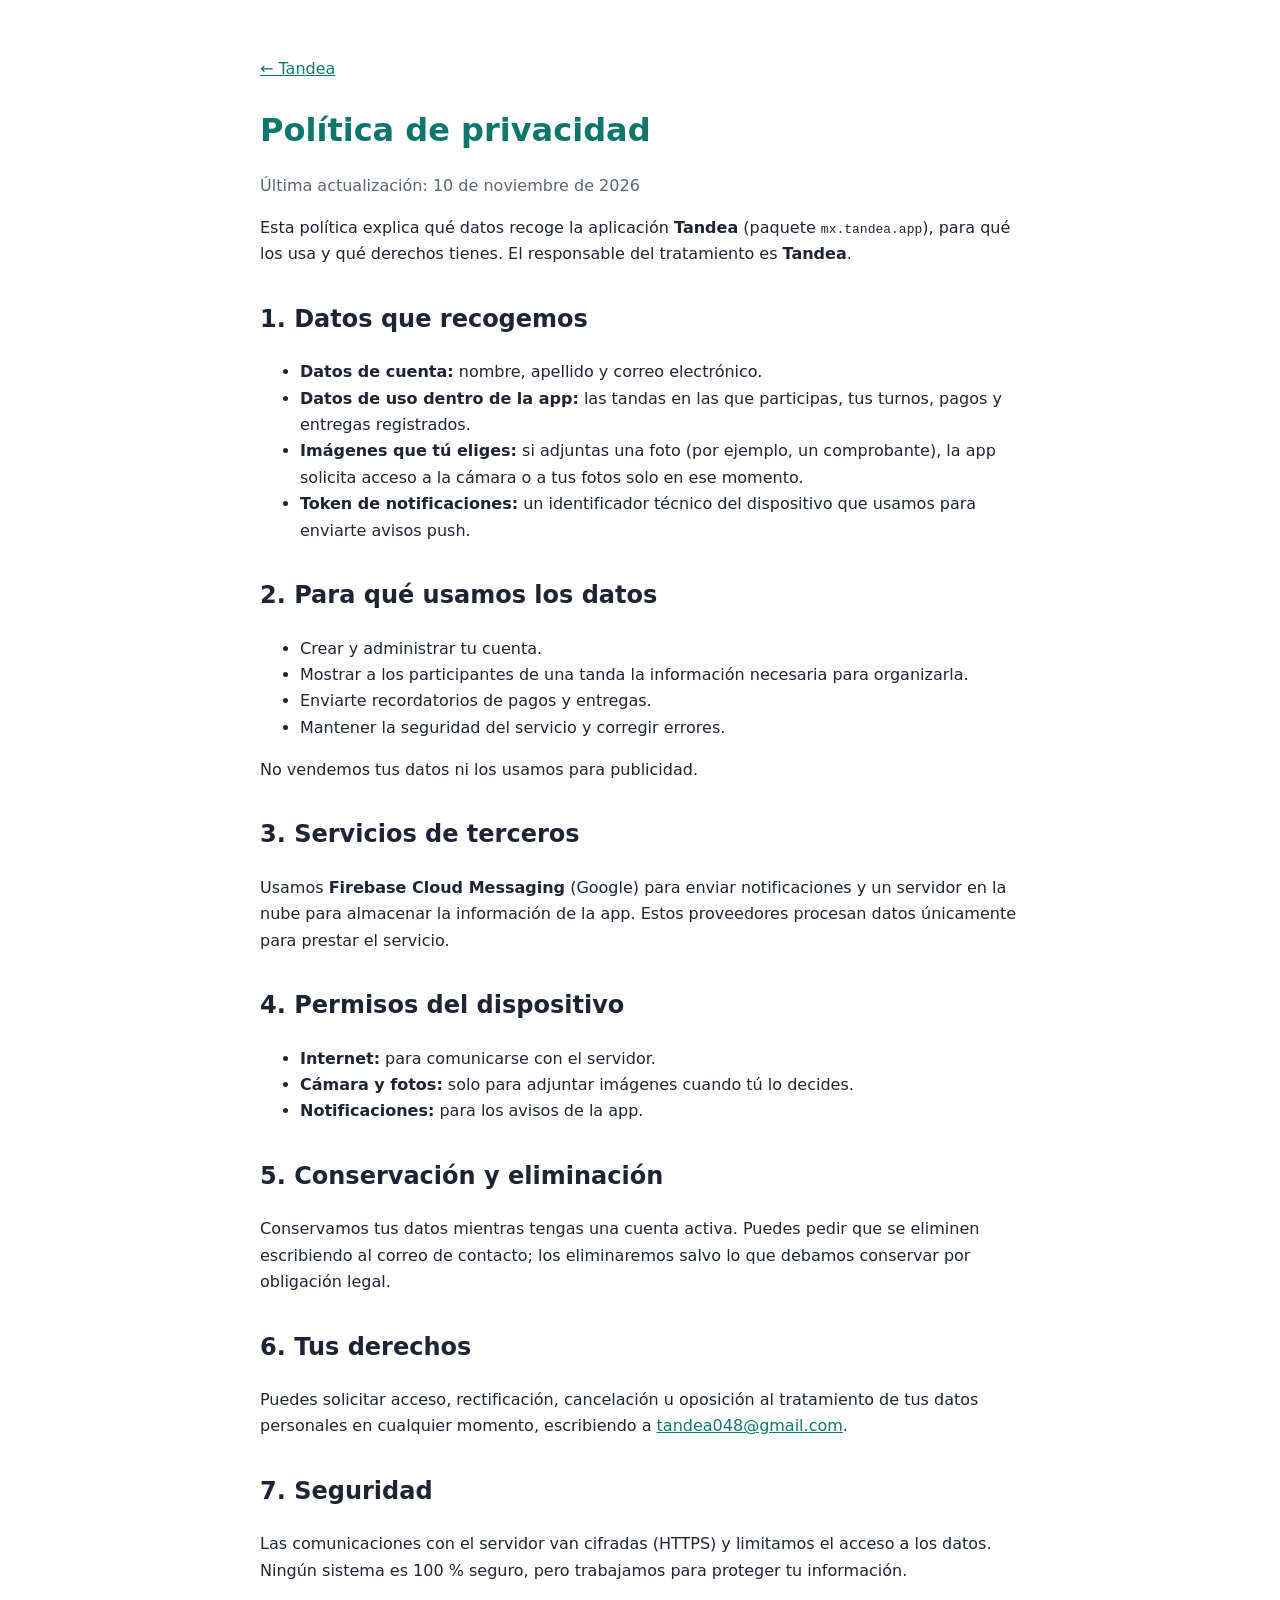
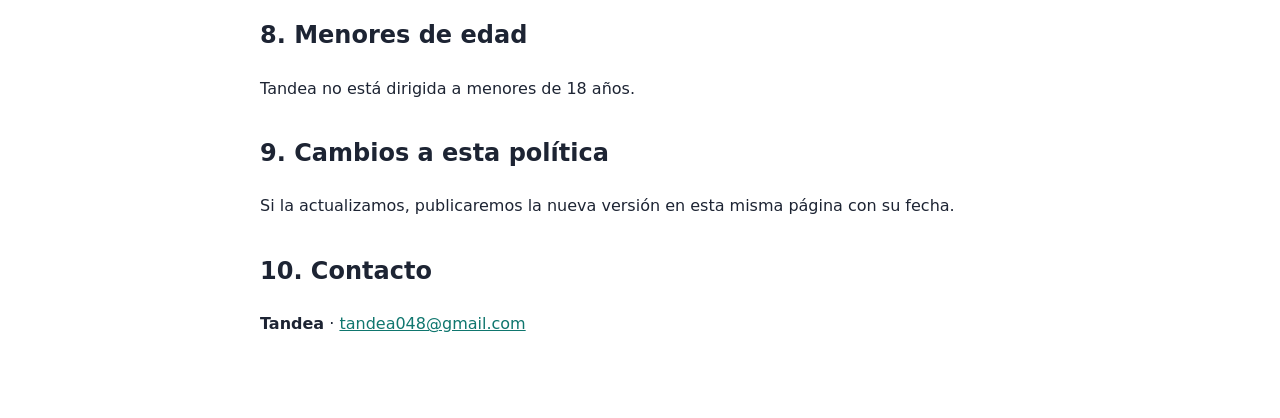
==== privacidad.html @ 9097ab97 "Sitio web y politica de privacidad" ====
<!doctype html>
<html lang="es">
<head>
  <meta charset="utf-8">
  <meta name="viewport" content="width=device-width, initial-scale=1">
  <title>Política de privacidad · Tandea</title>
  <style>
    :root { --bg:#fff; --fg:#1d2433; --muted:#5b6475; --brand:#0f766e; }
    @media (prefers-color-scheme: dark) {
      :root { --bg:#10151c; --fg:#e8ecf2; --muted:#a3adbd; --brand:#2dd4bf; }
    }
    body { margin:0; font-family: system-ui, -apple-system, "Segoe UI", Roboto, sans-serif; background:var(--bg); color:var(--fg); line-height:1.65; }
    main { max-width: 760px; margin: 0 auto; padding: 40px 16px 64px; }
    h1 { color: var(--brand); margin-bottom: 4px; }
    h2 { margin-top: 32px; }
    .muted { color: var(--muted); }
    a { color: var(--brand); }
  </style>
</head>
<body>
  <main>
    <p><a href="index.html">← Tandea</a></p>
    <h1>Política de privacidad</h1>
    <p class="muted">Última actualización: 10 de noviembre de 2026</p>

    <p>Esta política explica qué datos recoge la aplicación <strong>Tandea</strong> (paquete <code>mx.tandea.app</code>), para qué los usa y qué derechos tienes. El responsable del tratamiento es <strong>Tandea</strong>.</p>

    <h2>1. Datos que recogemos</h2>
    <ul>
      <li><strong>Datos de cuenta:</strong> nombre, apellido y correo electrónico.</li>
      <li><strong>Datos de uso dentro de la app:</strong> las tandas en las que participas, tus turnos, pagos y entregas registrados.</li>
      <li><strong>Imágenes que tú eliges:</strong> si adjuntas una foto (por ejemplo, un comprobante), la app solicita acceso a la cámara o a tus fotos solo en ese momento.</li>
      <li><strong>Token de notificaciones:</strong> un identificador técnico del dispositivo que usamos para enviarte avisos push.</li>
    </ul>

    <h2>2. Para qué usamos los datos</h2>
    <ul>
      <li>Crear y administrar tu cuenta.</li>
      <li>Mostrar a los participantes de una tanda la información necesaria para organizarla.</li>
      <li>Enviarte recordatorios de pagos y entregas.</li>
      <li>Mantener la seguridad del servicio y corregir errores.</li>
    </ul>
    <p>No vendemos tus datos ni los usamos para publicidad.</p>

    <h2>3. Servicios de terceros</h2>
    <p>Usamos <strong>Firebase Cloud Messaging</strong> (Google) para enviar notificaciones y un servidor en la nube para almacenar la información de la app. Estos proveedores procesan datos únicamente para prestar el servicio.</p>

    <h2>4. Permisos del dispositivo</h2>
    <ul>
      <li><strong>Internet:</strong> para comunicarse con el servidor.</li>
      <li><strong>Cámara y fotos:</strong> solo para adjuntar imágenes cuando tú lo decides.</li>
      <li><strong>Notificaciones:</strong> para los avisos de la app.</li>
    </ul>

    <h2>5. Conservación y eliminación</h2>
    <p>Conservamos tus datos mientras tengas una cuenta activa. Puedes pedir que se eliminen escribiendo al correo de contacto; los eliminaremos salvo lo que debamos conservar por obligación legal.</p>

    <h2>6. Tus derechos</h2>
    <p>Puedes solicitar acceso, rectificación, cancelación u oposición al tratamiento de tus datos personales en cualquier momento, escribiendo a <a href="mailto:tandea048@gmail.com">tandea048@gmail.com</a>.</p>

    <h2>7. Seguridad</h2>
    <p>Las comunicaciones con el servidor van cifradas (HTTPS) y limitamos el acceso a los datos. Ningún sistema es 100 % seguro, pero trabajamos para proteger tu información.</p>

    <h2>8. Menores de edad</h2>
    <p>Tandea no está dirigida a menores de 18 años.</p>

    <h2>9. Cambios a esta política</h2>
    <p>Si la actualizamos, publicaremos la nueva versión en esta misma página con su fecha.</p>

    <h2>10. Contacto</h2>
    <p><strong>Tandea</strong> · <a href="mailto:tandea048@gmail.com">tandea048@gmail.com</a></p>
  </main>
</body>
</html>
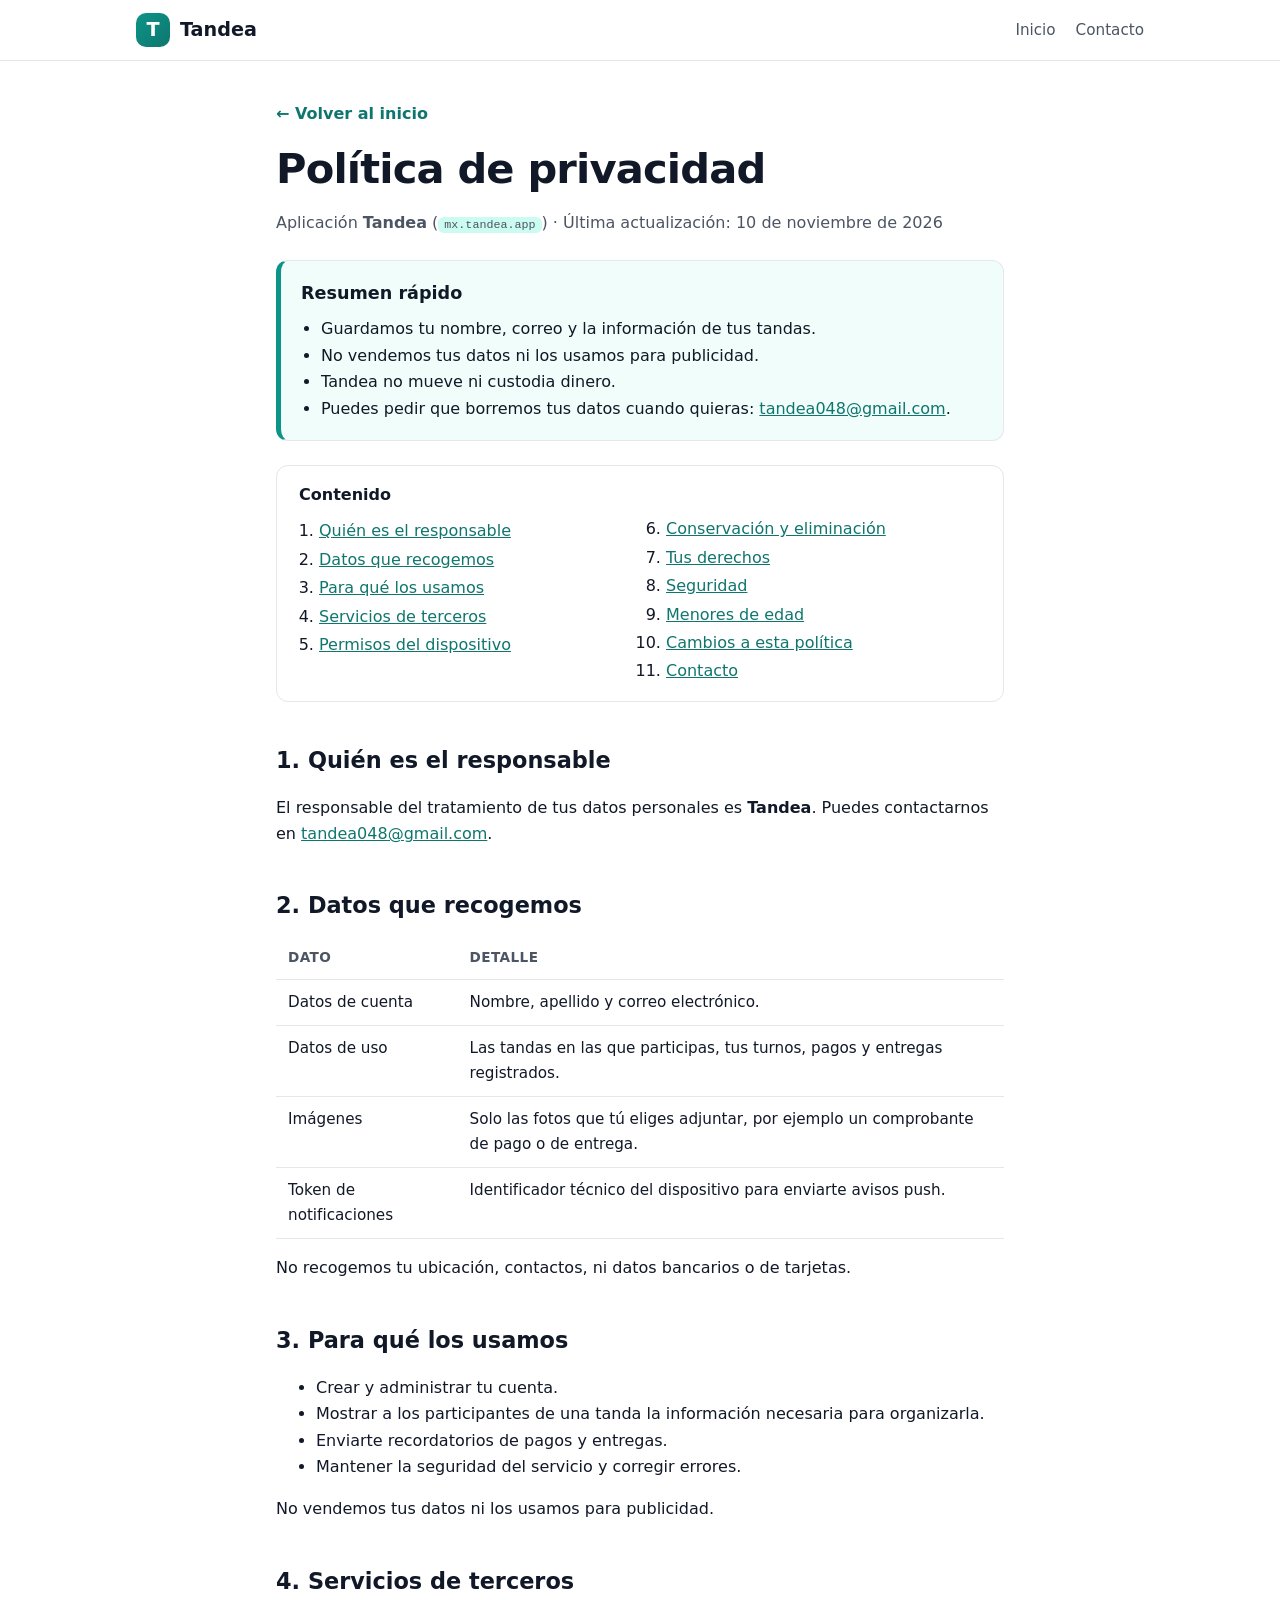
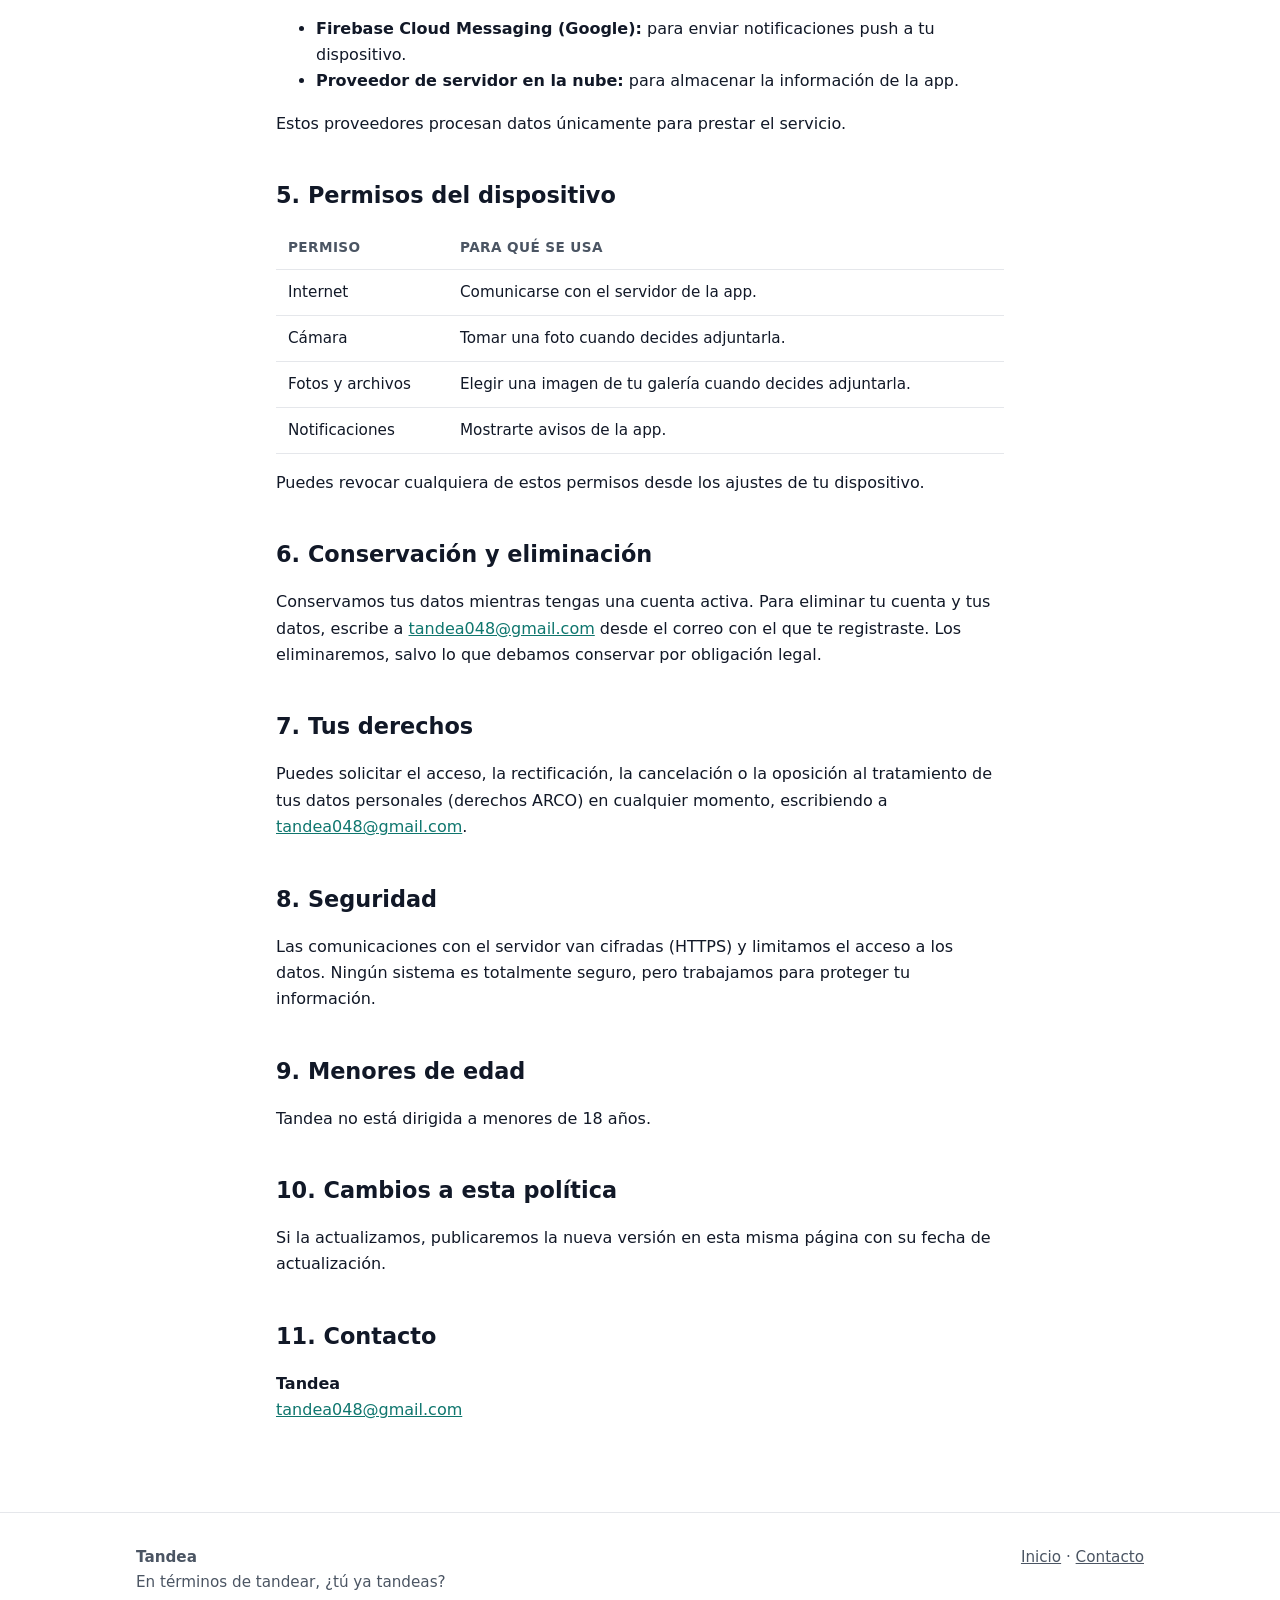
==== commit ea31914a: "Rediseno de la landing y la politica de privacidad" ====
--- a/privacidad.html
+++ b/privacidad.html
@@ -4,36 +4,70 @@
   <meta charset="utf-8">
   <meta name="viewport" content="width=device-width, initial-scale=1">
   <title>Política de privacidad · Tandea</title>
-  <style>
-    :root { --bg:#fff; --fg:#1d2433; --muted:#5b6475; --brand:#0f766e; }
-    @media (prefers-color-scheme: dark) {
-      :root { --bg:#10151c; --fg:#e8ecf2; --muted:#a3adbd; --brand:#2dd4bf; }
-    }
-    body { margin:0; font-family: system-ui, -apple-system, "Segoe UI", Roboto, sans-serif; background:var(--bg); color:var(--fg); line-height:1.65; }
-    main { max-width: 760px; margin: 0 auto; padding: 40px 16px 64px; }
-    h1 { color: var(--brand); margin-bottom: 4px; }
-    h2 { margin-top: 32px; }
-    .muted { color: var(--muted); }
-    a { color: var(--brand); }
-  </style>
+  <meta name="description" content="Política de privacidad de la aplicación Tandea: qué datos recogemos, para qué los usamos y cómo ejercer tus derechos.">
+  <meta name="theme-color" content="#0d9488">
+  <link rel="icon" href="data:image/svg+xml,%3Csvg xmlns='http://www.w3.org/2000/svg' viewBox='0 0 100 100'%3E%3Crect width='100' height='100' rx='24' fill='%230d9488'/%3E%3Ctext x='50' y='70' font-size='62' font-weight='800' text-anchor='middle' fill='white' font-family='Arial'%3ET%3C/text%3E%3C/svg%3E">
+  <link rel="stylesheet" href="style.css">
 </head>
 <body>
-  <main>
-    <p><a href="index.html">← Tandea</a></p>
+  <header class="nav">
+    <div class="wrap">
+      <a class="logo" href="index.html"><span class="logo-mark">T</span> Tandea</a>
+      <ul>
+        <li><a href="index.html">Inicio</a></li>
+        <li><a href="mailto:tandea048@gmail.com">Contacto</a></li>
+      </ul>
+    </div>
+  </header>
+
+  <main class="doc">
+    <a class="back" href="index.html">← Volver al inicio</a>
     <h1>Política de privacidad</h1>
-    <p class="muted">Última actualización: 10 de noviembre de 2026</p>
+    <p class="meta">Aplicación <strong>Tandea</strong> (<code>mx.tandea.app</code>) · Última actualización: 10 de noviembre de 2026</p>
 
-    <p>Esta política explica qué datos recoge la aplicación <strong>Tandea</strong> (paquete <code>mx.tandea.app</code>), para qué los usa y qué derechos tienes. El responsable del tratamiento es <strong>Tandea</strong>.</p>
+    <div class="resumen">
+      <h2>Resumen rápido</h2>
+      <ul>
+        <li>Guardamos tu nombre, correo y la información de tus tandas.</li>
+        <li>No vendemos tus datos ni los usamos para publicidad.</li>
+        <li>Tandea no mueve ni custodia dinero.</li>
+        <li>Puedes pedir que borremos tus datos cuando quieras: <a href="mailto:tandea048@gmail.com">tandea048@gmail.com</a>.</li>
+      </ul>
+    </div>
 
-    <h2>1. Datos que recogemos</h2>
-    <ul>
-      <li><strong>Datos de cuenta:</strong> nombre, apellido y correo electrónico.</li>
-      <li><strong>Datos de uso dentro de la app:</strong> las tandas en las que participas, tus turnos, pagos y entregas registrados.</li>
-      <li><strong>Imágenes que tú eliges:</strong> si adjuntas una foto (por ejemplo, un comprobante), la app solicita acceso a la cámara o a tus fotos solo en ese momento.</li>
-      <li><strong>Token de notificaciones:</strong> un identificador técnico del dispositivo que usamos para enviarte avisos push.</li>
-    </ul>
+    <nav class="toc" aria-label="Contenido">
+      <strong>Contenido</strong>
+      <ol>
+        <li><a href="#responsable">Quién es el responsable</a></li>
+        <li><a href="#datos">Datos que recogemos</a></li>
+        <li><a href="#uso">Para qué los usamos</a></li>
+        <li><a href="#terceros">Servicios de terceros</a></li>
+        <li><a href="#permisos">Permisos del dispositivo</a></li>
+        <li><a href="#conservacion">Conservación y eliminación</a></li>
+        <li><a href="#derechos">Tus derechos</a></li>
+        <li><a href="#seguridad">Seguridad</a></li>
+        <li><a href="#menores">Menores de edad</a></li>
+        <li><a href="#cambios">Cambios a esta política</a></li>
+        <li><a href="#contacto">Contacto</a></li>
+      </ol>
+    </nav>
 
-    <h2>2. Para qué usamos los datos</h2>
+    <h2 id="responsable">1. Quién es el responsable</h2>
+    <p>El responsable del tratamiento de tus datos personales es <strong>Tandea</strong>. Puedes contactarnos en <a href="mailto:tandea048@gmail.com">tandea048@gmail.com</a>.</p>
+
+    <h2 id="datos">2. Datos que recogemos</h2>
+    <table>
+      <thead><tr><th>Dato</th><th>Detalle</th></tr></thead>
+      <tbody>
+        <tr><td>Datos de cuenta</td><td>Nombre, apellido y correo electrónico.</td></tr>
+        <tr><td>Datos de uso</td><td>Las tandas en las que participas, tus turnos, pagos y entregas registrados.</td></tr>
+        <tr><td>Imágenes</td><td>Solo las fotos que tú eliges adjuntar, por ejemplo un comprobante de pago o de entrega.</td></tr>
+        <tr><td>Token de notificaciones</td><td>Identificador técnico del dispositivo para enviarte avisos push.</td></tr>
+      </tbody>
+    </table>
+    <p>No recogemos tu ubicación, contactos, ni datos bancarios o de tarjetas.</p>
+
+    <h2 id="uso">3. Para qué los usamos</h2>
     <ul>
       <li>Crear y administrar tu cuenta.</li>
       <li>Mostrar a los participantes de una tanda la información necesaria para organizarla.</li>
@@ -42,33 +76,49 @@
     </ul>
     <p>No vendemos tus datos ni los usamos para publicidad.</p>
 
-    <h2>3. Servicios de terceros</h2>
-    <p>Usamos <strong>Firebase Cloud Messaging</strong> (Google) para enviar notificaciones y un servidor en la nube para almacenar la información de la app. Estos proveedores procesan datos únicamente para prestar el servicio.</p>
+    <h2 id="terceros">4. Servicios de terceros</h2>
+    <ul>
+      <li><strong>Firebase Cloud Messaging (Google):</strong> para enviar notificaciones push a tu dispositivo.</li>
+      <li><strong>Proveedor de servidor en la nube:</strong> para almacenar la información de la app.</li>
+    </ul>
+    <p>Estos proveedores procesan datos únicamente para prestar el servicio.</p>
 
-    <h2>4. Permisos del dispositivo</h2>
-    <ul>
-      <li><strong>Internet:</strong> para comunicarse con el servidor.</li>
-      <li><strong>Cámara y fotos:</strong> solo para adjuntar imágenes cuando tú lo decides.</li>
-      <li><strong>Notificaciones:</strong> para los avisos de la app.</li>
-    </ul>
+    <h2 id="permisos">5. Permisos del dispositivo</h2>
+    <table>
+      <thead><tr><th>Permiso</th><th>Para qué se usa</th></tr></thead>
+      <tbody>
+        <tr><td>Internet</td><td>Comunicarse con el servidor de la app.</td></tr>
+        <tr><td>Cámara</td><td>Tomar una foto cuando decides adjuntarla.</td></tr>
+        <tr><td>Fotos y archivos</td><td>Elegir una imagen de tu galería cuando decides adjuntarla.</td></tr>
+        <tr><td>Notificaciones</td><td>Mostrarte avisos de la app.</td></tr>
+      </tbody>
+    </table>
+    <p>Puedes revocar cualquiera de estos permisos desde los ajustes de tu dispositivo.</p>
 
-    <h2>5. Conservación y eliminación</h2>
-    <p>Conservamos tus datos mientras tengas una cuenta activa. Puedes pedir que se eliminen escribiendo al correo de contacto; los eliminaremos salvo lo que debamos conservar por obligación legal.</p>
+    <h2 id="conservacion">6. Conservación y eliminación</h2>
+    <p>Conservamos tus datos mientras tengas una cuenta activa. Para eliminar tu cuenta y tus datos, escribe a <a href="mailto:tandea048@gmail.com">tandea048@gmail.com</a> desde el correo con el que te registraste. Los eliminaremos, salvo lo que debamos conservar por obligación legal.</p>
 
-    <h2>6. Tus derechos</h2>
-    <p>Puedes solicitar acceso, rectificación, cancelación u oposición al tratamiento de tus datos personales en cualquier momento, escribiendo a <a href="mailto:tandea048@gmail.com">tandea048@gmail.com</a>.</p>
+    <h2 id="derechos">7. Tus derechos</h2>
+    <p>Puedes solicitar el acceso, la rectificación, la cancelación o la oposición al tratamiento de tus datos personales (derechos ARCO) en cualquier momento, escribiendo a <a href="mailto:tandea048@gmail.com">tandea048@gmail.com</a>.</p>
 
-    <h2>7. Seguridad</h2>
-    <p>Las comunicaciones con el servidor van cifradas (HTTPS) y limitamos el acceso a los datos. Ningún sistema es 100 % seguro, pero trabajamos para proteger tu información.</p>
+    <h2 id="seguridad">8. Seguridad</h2>
+    <p>Las comunicaciones con el servidor van cifradas (HTTPS) y limitamos el acceso a los datos. Ningún sistema es totalmente seguro, pero trabajamos para proteger tu información.</p>
 
-    <h2>8. Menores de edad</h2>
+    <h2 id="menores">9. Menores de edad</h2>
     <p>Tandea no está dirigida a menores de 18 años.</p>
 
-    <h2>9. Cambios a esta política</h2>
-    <p>Si la actualizamos, publicaremos la nueva versión en esta misma página con su fecha.</p>
+    <h2 id="cambios">10. Cambios a esta política</h2>
+    <p>Si la actualizamos, publicaremos la nueva versión en esta misma página con su fecha de actualización.</p>
 
-    <h2>10. Contacto</h2>
-    <p><strong>Tandea</strong> · <a href="mailto:tandea048@gmail.com">tandea048@gmail.com</a></p>
+    <h2 id="contacto">11. Contacto</h2>
+    <p><strong>Tandea</strong><br><a href="mailto:tandea048@gmail.com">tandea048@gmail.com</a></p>
   </main>
+
+  <footer>
+    <div class="wrap">
+      <div><strong>Tandea</strong><br>En términos de tandear, ¿tú ya tandeas?</div>
+      <div><a href="index.html">Inicio</a> · <a href="mailto:tandea048@gmail.com">Contacto</a></div>
+    </div>
+  </footer>
 </body>
 </html>
--- a/style.css
+++ b/style.css
@@ -0,0 +1,154 @@
+:root {
+  --bg: #ffffff;
+  --bg-soft: #f0fdfa;
+  --card: #ffffff;
+  --fg: #111827;
+  --muted: #4b5563;
+  --line: #e5e7eb;
+  --brand: #0d9488;
+  --brand-dark: #0f766e;
+  --brand-light: #ccfbf1;
+  --accent: #f59e0b;
+  --radius: 16px;
+  --shadow: 0 6px 24px rgba(15, 118, 110, 0.10);
+}
+
+@media (prefers-color-scheme: dark) {
+  :root {
+    --bg: #0b1114;
+    --bg-soft: #0f1a1c;
+    --card: #131d20;
+    --fg: #e8f0ef;
+    --muted: #9db0ae;
+    --line: #223033;
+    --brand: #2dd4bf;
+    --brand-dark: #14b8a6;
+    --brand-light: #123a37;
+    --accent: #fbbf24;
+    --shadow: 0 6px 24px rgba(0, 0, 0, 0.35);
+  }
+}
+
+* { box-sizing: border-box; }
+html { scroll-behavior: smooth; }
+
+body {
+  margin: 0;
+  font-family: system-ui, -apple-system, "Segoe UI", Roboto, sans-serif;
+  background: var(--bg);
+  color: var(--fg);
+  line-height: 1.65;
+  -webkit-text-size-adjust: 100%;
+}
+
+a { color: var(--brand-dark); }
+@media (prefers-color-scheme: dark) { a { color: var(--brand); } }
+
+.wrap { max-width: 1040px; margin: 0 auto; padding: 0 16px; }
+
+/* Navegación */
+.nav {
+  position: sticky; top: 0; z-index: 10;
+  background: color-mix(in srgb, var(--bg) 88%, transparent);
+  backdrop-filter: blur(8px);
+  border-bottom: 1px solid var(--line);
+}
+.nav .wrap { display: flex; align-items: center; justify-content: space-between; height: 60px; }
+.logo { display: flex; align-items: center; gap: 10px; font-weight: 800; font-size: 1.2rem; color: var(--fg); text-decoration: none; }
+.logo-mark {
+  width: 34px; height: 34px; border-radius: 10px;
+  background: linear-gradient(135deg, var(--brand), var(--brand-dark));
+  display: grid; place-items: center; color: #fff; font-weight: 800;
+}
+.nav ul { list-style: none; display: flex; gap: 20px; margin: 0; padding: 0; }
+.nav ul a { text-decoration: none; color: var(--muted); font-weight: 500; font-size: .95rem; }
+.nav ul a:hover { color: var(--fg); }
+@media (max-width: 620px) { .nav ul { display: none; } }
+
+/* Hero */
+.hero { background: linear-gradient(180deg, var(--bg-soft), var(--bg)); padding: 72px 0 56px; text-align: center; }
+.badge {
+  display: inline-block; padding: 6px 14px; border-radius: 999px;
+  background: var(--brand-light); color: var(--brand-dark);
+  font-weight: 600; font-size: .85rem; margin-bottom: 18px;
+}
+@media (prefers-color-scheme: dark) { .badge { color: var(--brand); } }
+.hero h1 { font-size: clamp(2.1rem, 6vw, 3.6rem); line-height: 1.1; margin: 0 0 16px; letter-spacing: -0.02em; }
+.hero h1 span { color: var(--brand); }
+.hero p.lead { font-size: 1.2rem; color: var(--muted); max-width: 620px; margin: 0 auto 28px; }
+
+.btn {
+  display: inline-block; padding: 14px 26px; border-radius: 12px;
+  background: var(--brand-dark); color: #fff; text-decoration: none;
+  font-weight: 700; border: 2px solid var(--brand-dark);
+}
+.btn:hover { filter: brightness(1.08); }
+.btn.ghost { background: transparent; color: var(--brand-dark); }
+@media (prefers-color-scheme: dark) {
+  .btn { background: var(--brand); border-color: var(--brand); color: #052e2b; }
+  .btn.ghost { background: transparent; color: var(--brand); }
+}
+.cta-row { display: flex; gap: 12px; justify-content: center; flex-wrap: wrap; }
+.note { margin-top: 14px; font-size: .9rem; color: var(--muted); }
+
+/* Secciones */
+section { padding: 56px 0; }
+section h2 { font-size: clamp(1.6rem, 4vw, 2.2rem); margin: 0 0 10px; letter-spacing: -0.01em; }
+.sub { color: var(--muted); margin: 0 0 32px; max-width: 640px; }
+.center { text-align: center; }
+.center .sub { margin-left: auto; margin-right: auto; }
+
+.grid { display: grid; gap: 18px; grid-template-columns: repeat(auto-fit, minmax(240px, 1fr)); }
+.card {
+  background: var(--card); border: 1px solid var(--line);
+  border-radius: var(--radius); padding: 22px; box-shadow: var(--shadow);
+}
+.card h3 { margin: 12px 0 6px; font-size: 1.15rem; }
+.card p { margin: 0; color: var(--muted); }
+.icon {
+  width: 46px; height: 46px; border-radius: 12px; display: grid; place-items: center;
+  background: var(--brand-light); font-size: 1.4rem;
+}
+
+.steps { counter-reset: paso; display: grid; gap: 18px; grid-template-columns: repeat(auto-fit, minmax(220px, 1fr)); }
+.step { position: relative; padding: 22px 22px 22px 22px; border-radius: var(--radius); background: var(--bg-soft); border: 1px solid var(--line); }
+.step::before {
+  counter-increment: paso; content: counter(paso);
+  display: grid; place-items: center; width: 34px; height: 34px; border-radius: 50%;
+  background: var(--accent); color: #1f1300; font-weight: 800; margin-bottom: 10px;
+}
+.step h3 { margin: 0 0 6px; }
+.step p { margin: 0; color: var(--muted); }
+
+.band { background: var(--bg-soft); border-top: 1px solid var(--line); border-bottom: 1px solid var(--line); }
+
+/* FAQ */
+details { border: 1px solid var(--line); border-radius: 12px; padding: 14px 18px; background: var(--card); margin-bottom: 10px; }
+summary { cursor: pointer; font-weight: 600; }
+details p { margin: 10px 0 0; color: var(--muted); }
+
+/* Pie */
+footer { border-top: 1px solid var(--line); padding: 32px 0 48px; color: var(--muted); font-size: .95rem; }
+footer .wrap { display: flex; flex-wrap: wrap; gap: 12px 28px; justify-content: space-between; }
+footer a { color: var(--muted); }
+
+/* Política de privacidad */
+.doc { max-width: 760px; margin: 0 auto; padding: 40px 16px 72px; }
+.doc h1 { font-size: clamp(1.9rem, 5vw, 2.6rem); margin: 8px 0 6px; letter-spacing: -0.02em; }
+.doc h2 { margin: 40px 0 10px; font-size: 1.4rem; scroll-margin-top: 80px; }
+.doc .meta { color: var(--muted); margin: 0 0 24px; }
+.resumen {
+  background: var(--bg-soft); border: 1px solid var(--line); border-left: 5px solid var(--brand);
+  border-radius: 12px; padding: 18px 20px; margin: 24px 0;
+}
+.resumen h2 { margin: 0 0 8px; font-size: 1.1rem; }
+.resumen ul { margin: 0; padding-left: 20px; }
+.toc { background: var(--card); border: 1px solid var(--line); border-radius: 12px; padding: 16px 22px; }
+.toc ol { margin: 8px 0 0; padding-left: 20px; columns: 2; column-gap: 32px; }
+@media (max-width: 560px) { .toc ol { columns: 1; } }
+.toc li { margin: 2px 0; }
+table { width: 100%; border-collapse: collapse; margin: 12px 0; font-size: .95rem; }
+th, td { text-align: left; padding: 10px 12px; border-bottom: 1px solid var(--line); vertical-align: top; }
+th { color: var(--muted); font-weight: 600; font-size: .85rem; text-transform: uppercase; letter-spacing: .03em; }
+code { background: var(--brand-light); padding: 1px 6px; border-radius: 6px; font-size: .9em; }
+.back { text-decoration: none; font-weight: 600; }
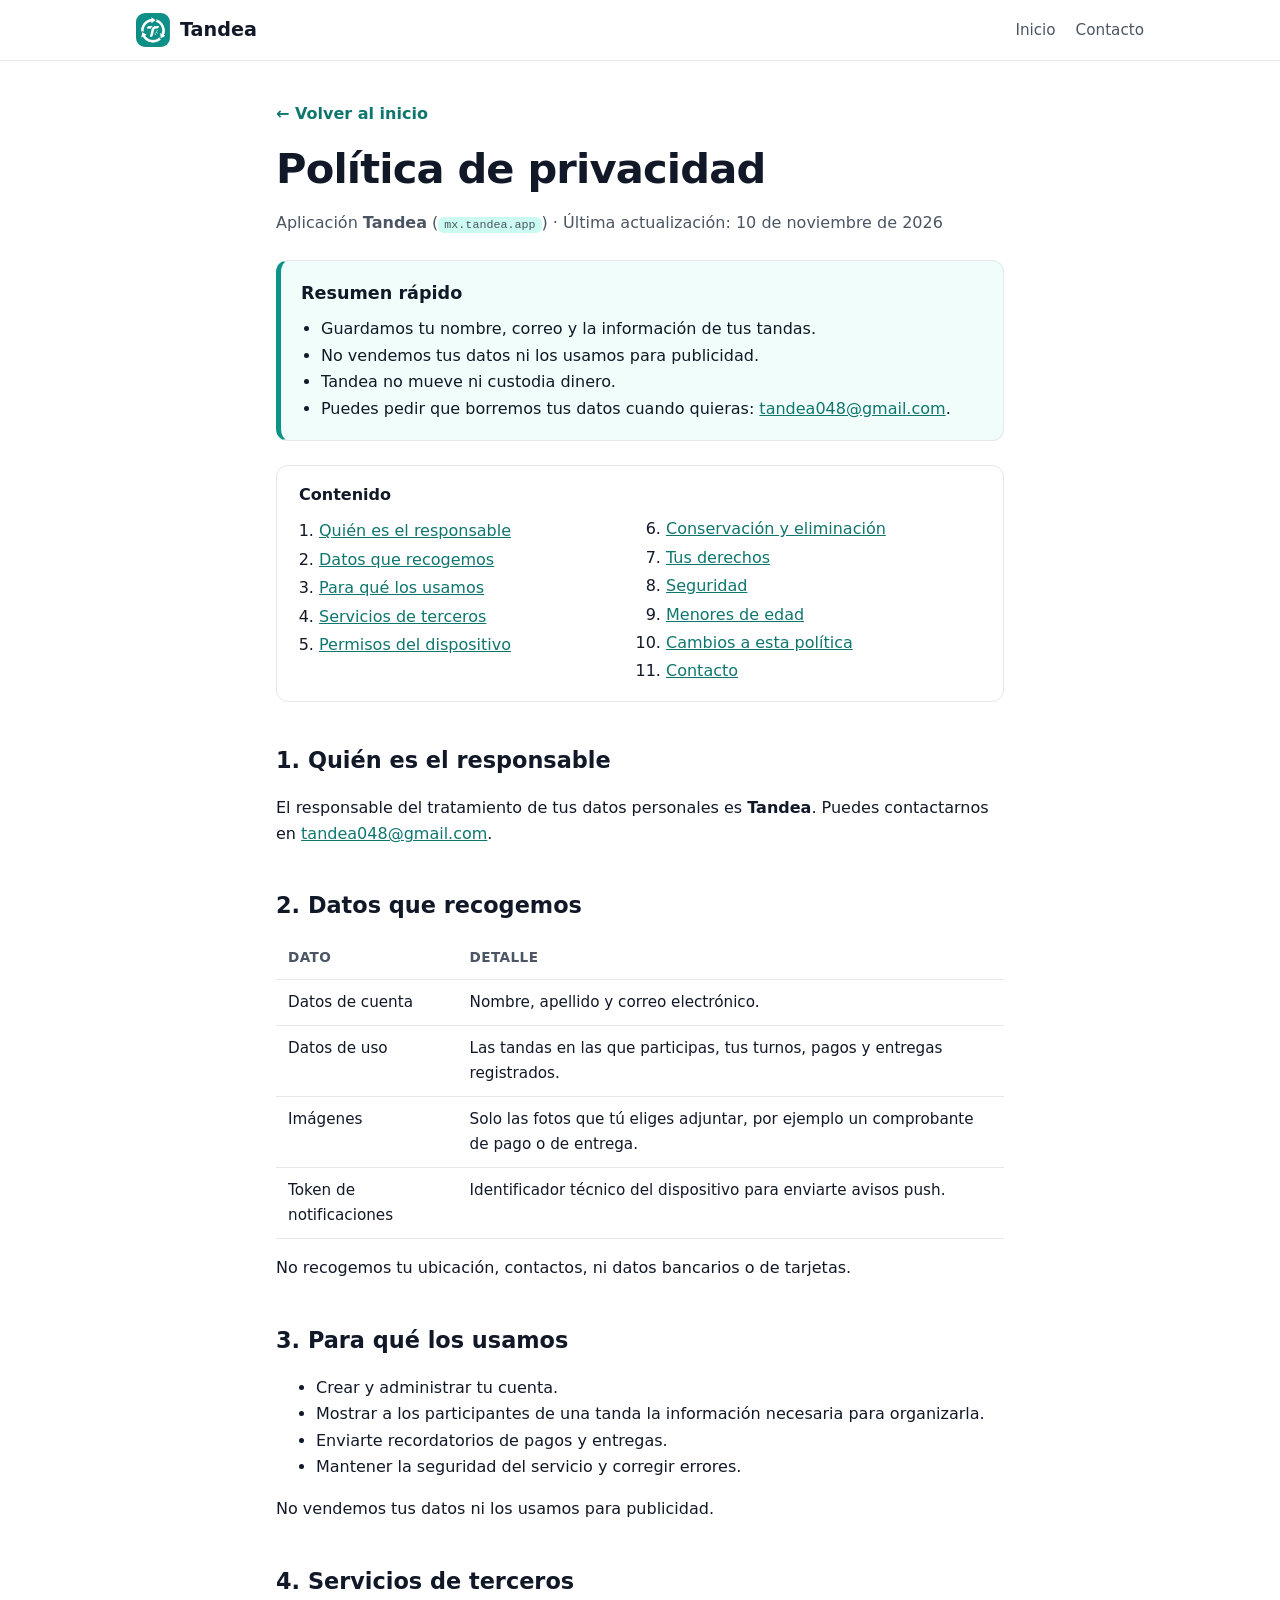
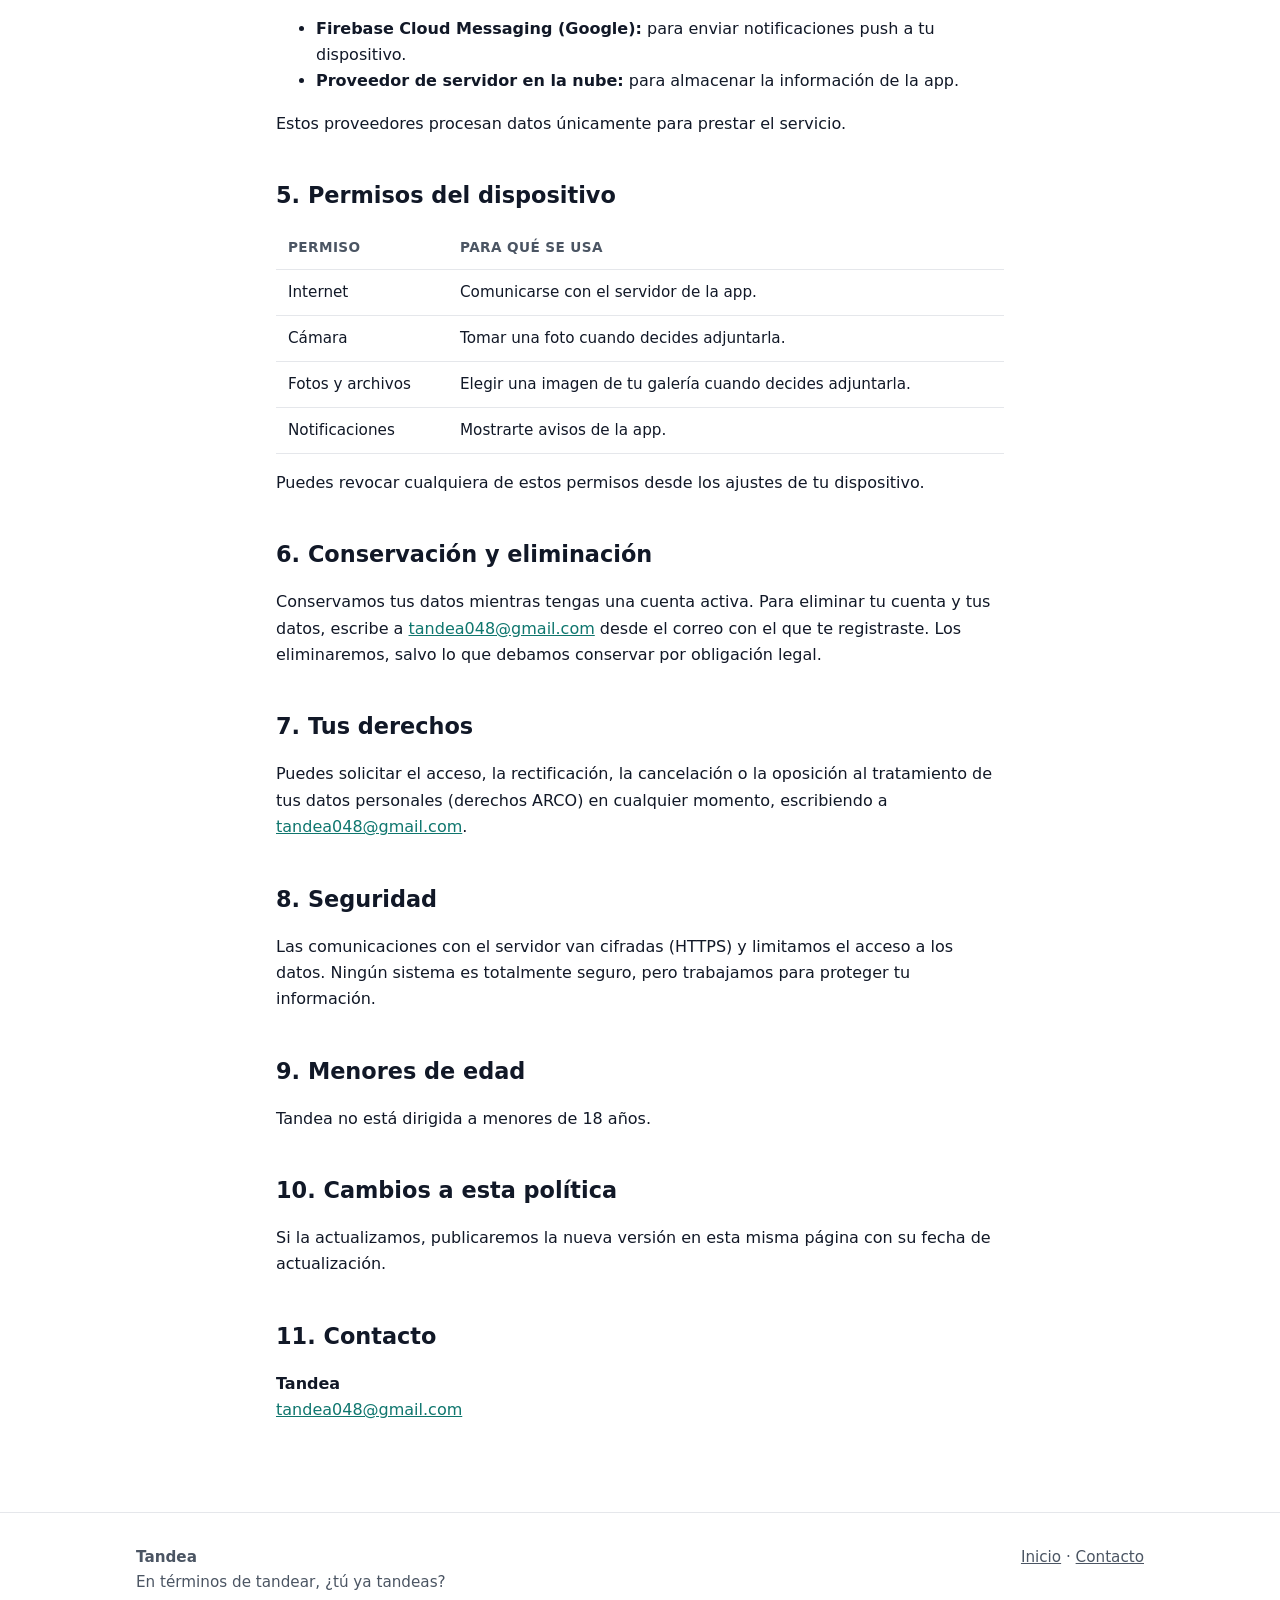
==== commit afb28e1b: "Agrega logo y favicon a la web" ====
--- a/privacidad.html
+++ b/privacidad.html
@@ -6,13 +6,13 @@
   <title>Política de privacidad · Tandea</title>
   <meta name="description" content="Política de privacidad de la aplicación Tandea: qué datos recogemos, para qué los usamos y cómo ejercer tus derechos.">
   <meta name="theme-color" content="#0d9488">
-  <link rel="icon" href="data:image/svg+xml,%3Csvg xmlns='http://www.w3.org/2000/svg' viewBox='0 0 100 100'%3E%3Crect width='100' height='100' rx='24' fill='%230d9488'/%3E%3Ctext x='50' y='70' font-size='62' font-weight='800' text-anchor='middle' fill='white' font-family='Arial'%3ET%3C/text%3E%3C/svg%3E">
+  <link rel="icon" type="image/png" href="favicon.png">
   <link rel="stylesheet" href="style.css">
 </head>
 <body>
   <header class="nav">
     <div class="wrap">
-      <a class="logo" href="index.html"><span class="logo-mark">T</span> Tandea</a>
+      <a class="logo" href="index.html"><img class="logo-img" src="logo.png" alt="" width="34" height="34"> Tandea</a>
       <ul>
         <li><a href="index.html">Inicio</a></li>
         <li><a href="mailto:tandea048@gmail.com">Contacto</a></li>
--- a/style.css
+++ b/style.css
@@ -152,3 +152,5 @@
 th { color: var(--muted); font-weight: 600; font-size: .85rem; text-transform: uppercase; letter-spacing: .03em; }
 code { background: var(--brand-light); padding: 1px 6px; border-radius: 6px; font-size: .9em; }
 .back { text-decoration: none; font-weight: 600; }
+
+.logo-img { width: 34px; height: 34px; border-radius: 9px; display: block; }
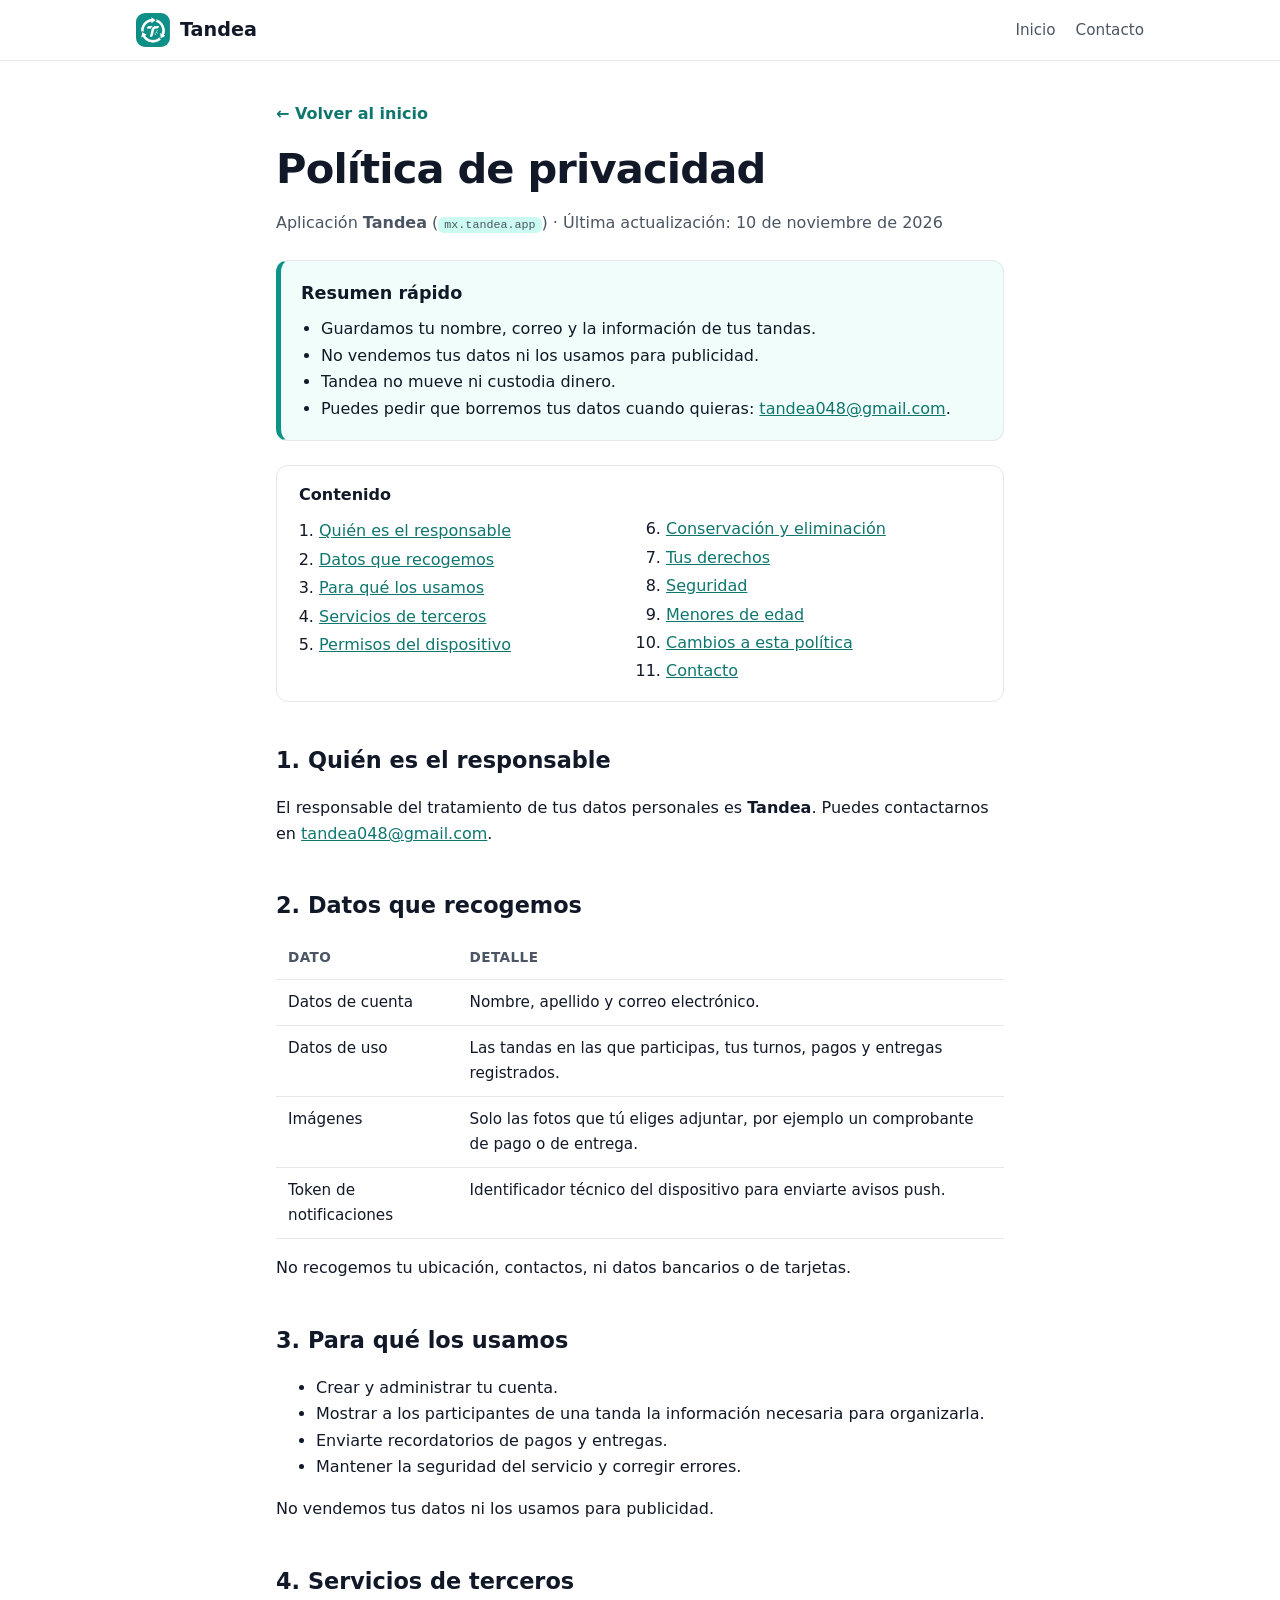
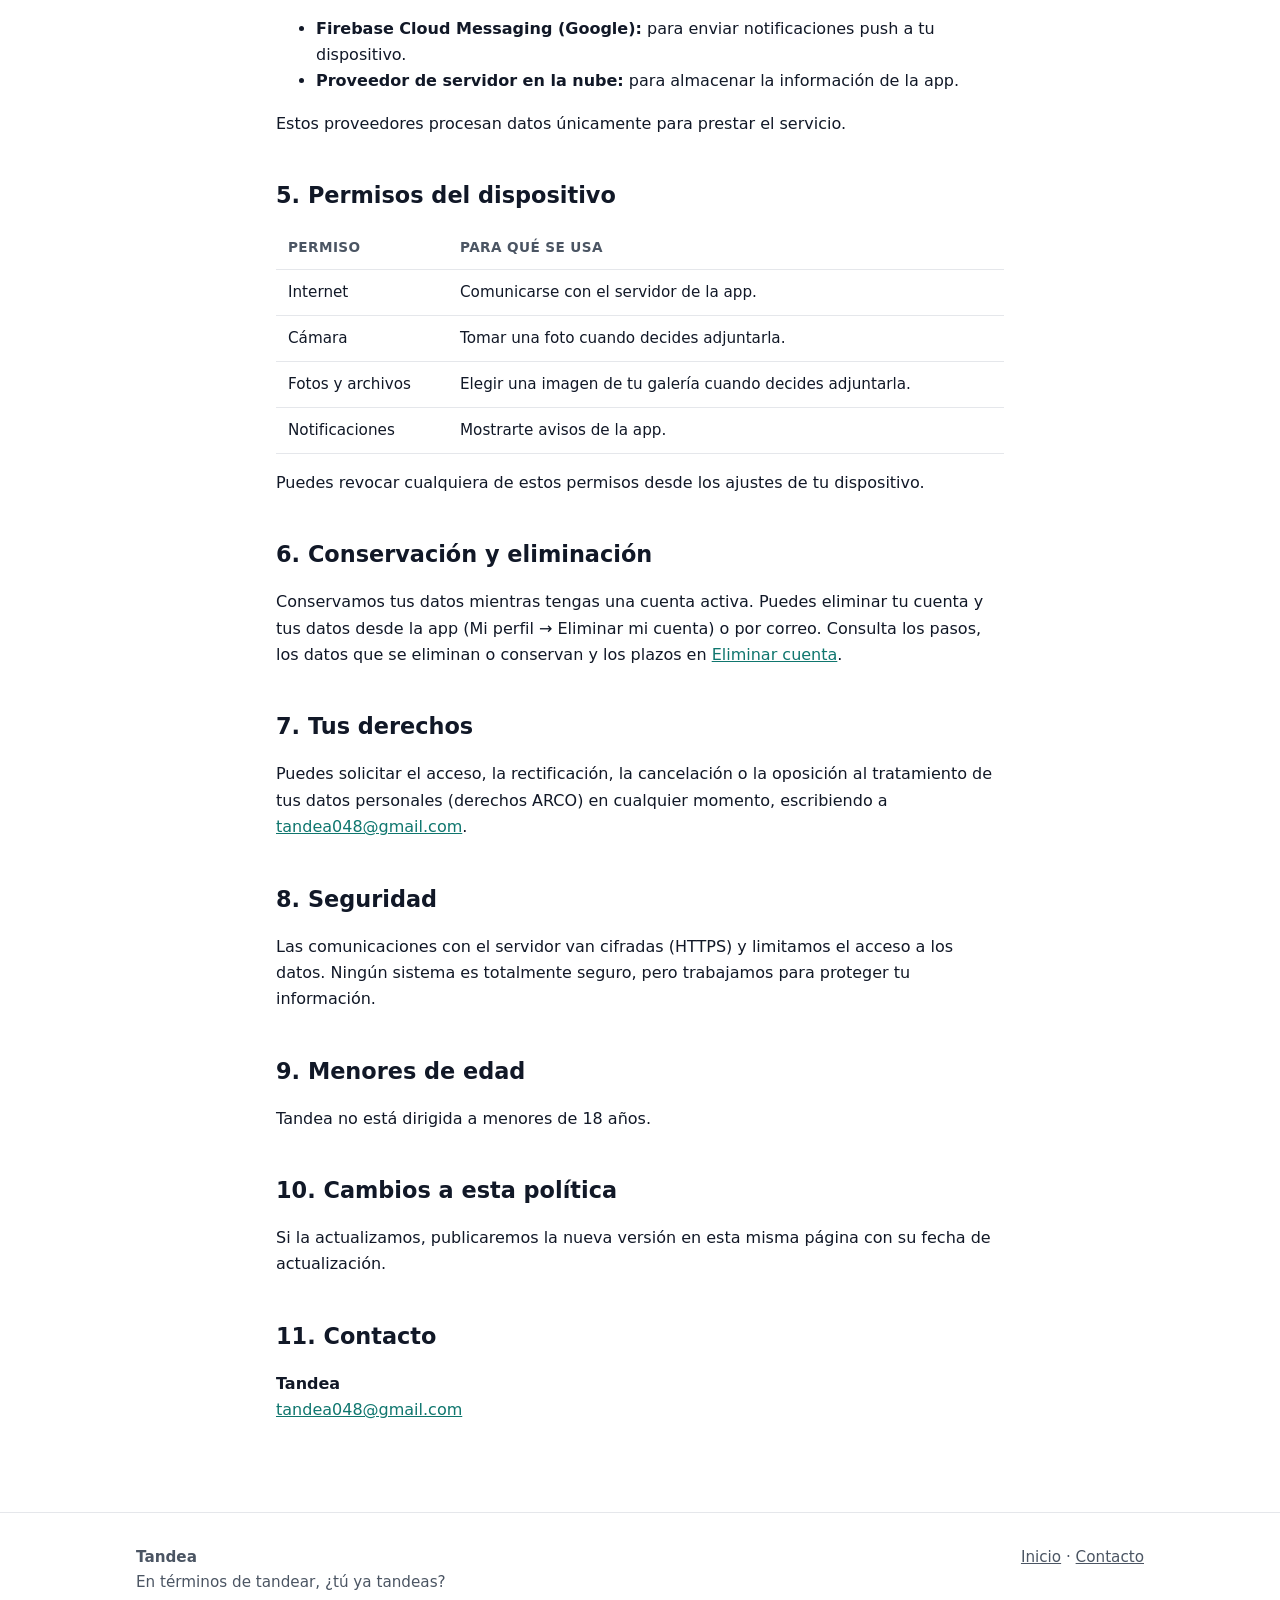
==== commit 919da006: "Politicas de eliminacion" ====
--- a/privacidad.html
+++ b/privacidad.html
@@ -96,7 +96,7 @@
     <p>Puedes revocar cualquiera de estos permisos desde los ajustes de tu dispositivo.</p>
 
     <h2 id="conservacion">6. Conservación y eliminación</h2>
-    <p>Conservamos tus datos mientras tengas una cuenta activa. Para eliminar tu cuenta y tus datos, escribe a <a href="mailto:tandea048@gmail.com">tandea048@gmail.com</a> desde el correo con el que te registraste. Los eliminaremos, salvo lo que debamos conservar por obligación legal.</p>
+    <p>Conservamos tus datos mientras tengas una cuenta activa. Puedes eliminar tu cuenta y tus datos desde la app (Mi perfil → Eliminar mi cuenta) o por correo. Consulta los pasos, los datos que se eliminan o conservan y los plazos en <a href="eliminar-cuenta.html">Eliminar cuenta</a>.</p>
 
     <h2 id="derechos">7. Tus derechos</h2>
     <p>Puedes solicitar el acceso, la rectificación, la cancelación o la oposición al tratamiento de tus datos personales (derechos ARCO) en cualquier momento, escribiendo a <a href="mailto:tandea048@gmail.com">tandea048@gmail.com</a>.</p>
